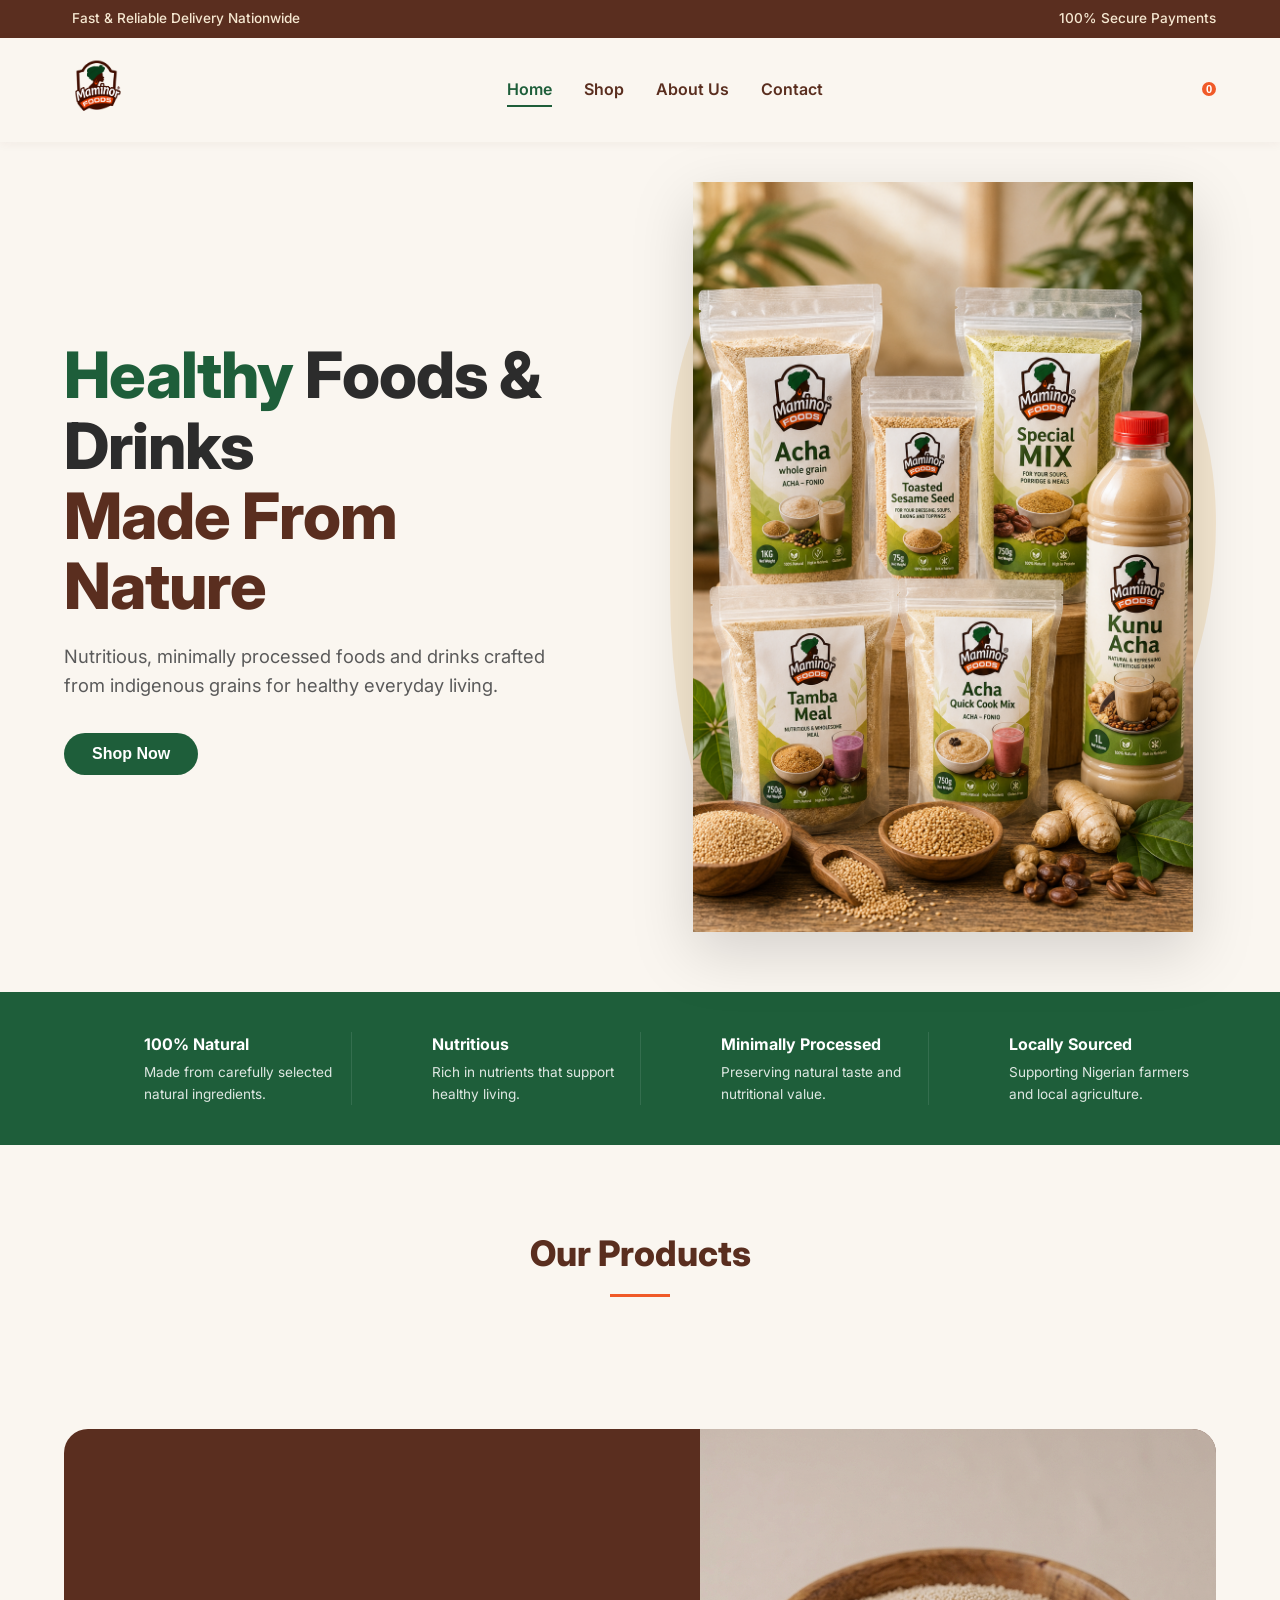
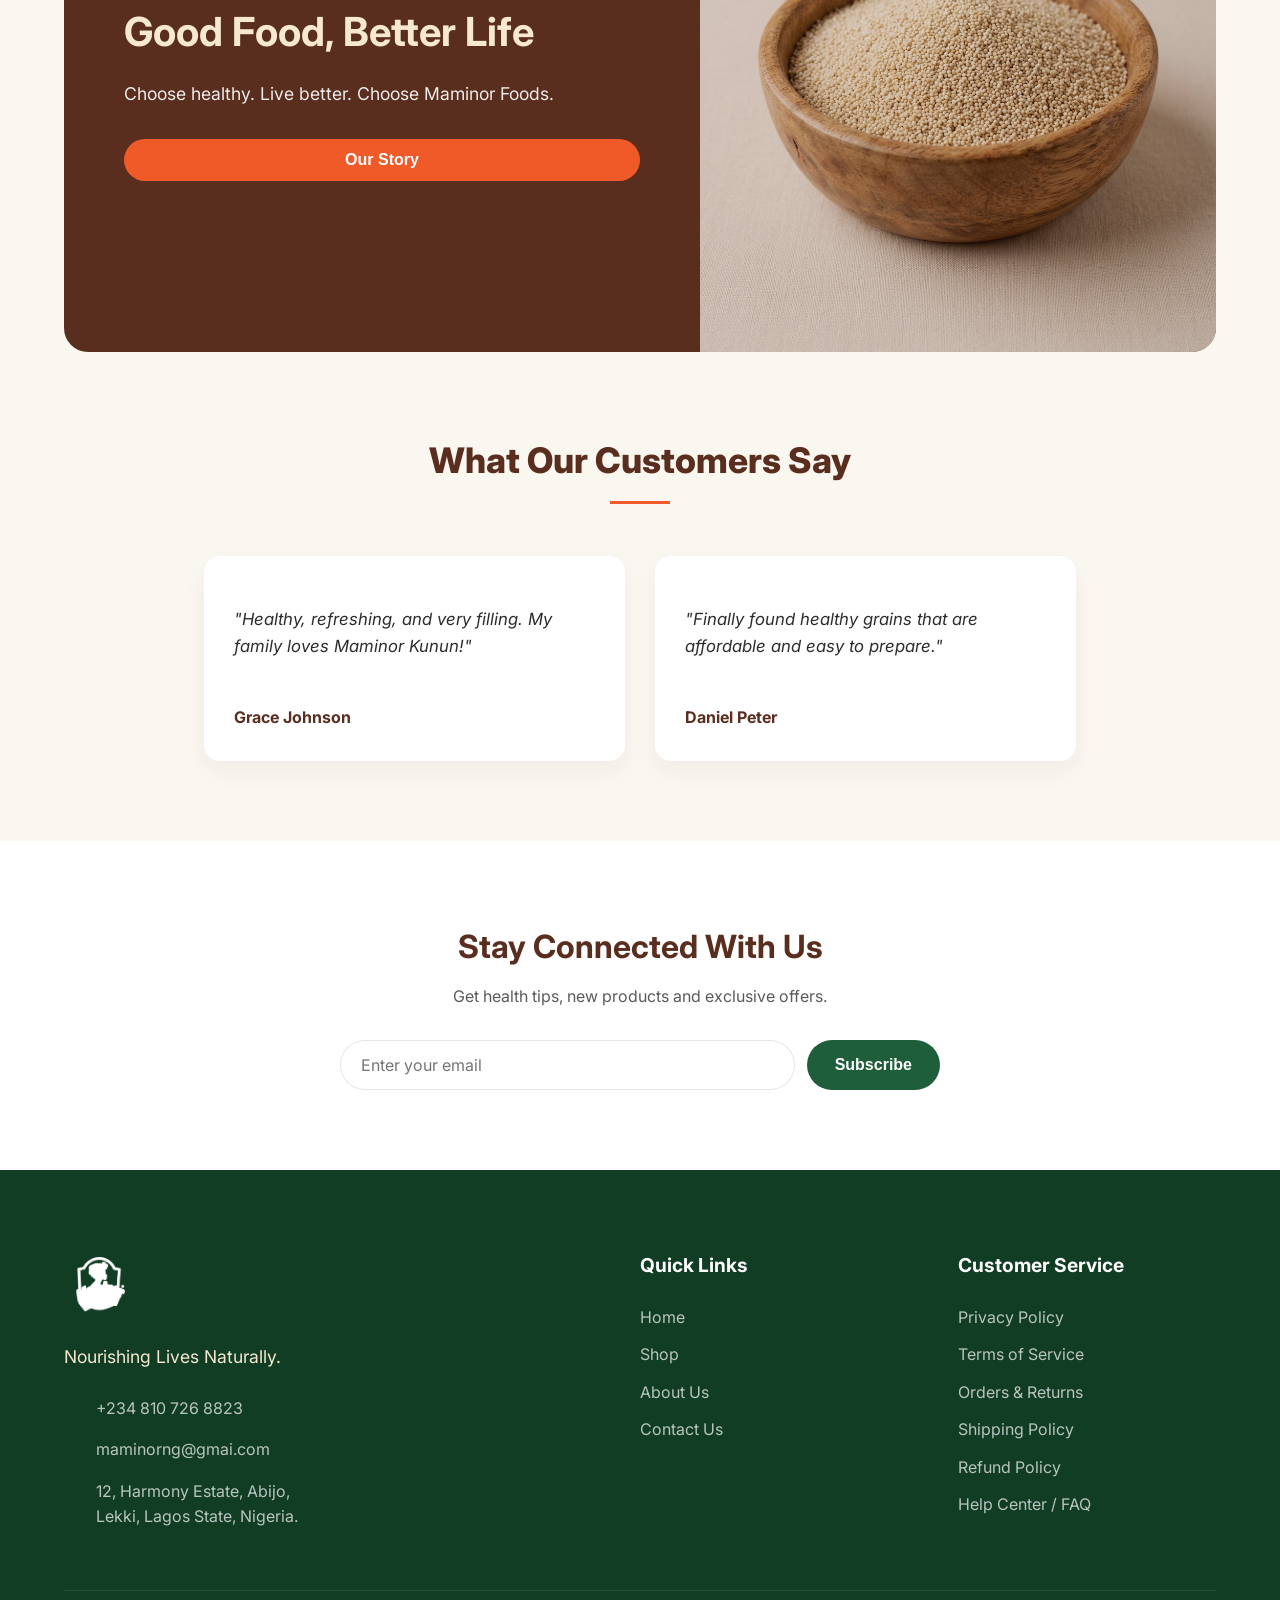
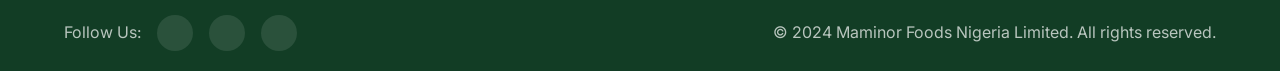
==== index.html @ 001abac3 "update: use group product image for hero section" ====
<!DOCTYPE html>
<html lang="en">
<head>
    <meta charset="UTF-8">
    <meta name="viewport" content="width=device-width, initial-scale=1.0">
    <title>Maminor Foods NG | Healthy Foods Made from Nature</title>
    <!-- Favicon and SEO Icons -->
    <link rel="icon" type="image/svg+xml" href="./public/MAMINOR%20LOGO%20ICON.svg">
    <meta name="description" content="Nutritious foods and drinks crafted from indigenous grains for healthy everyday living.">
    <link rel="stylesheet" href="index.css">
    
    <!-- Google Fonts: Inter -->
    <link rel="preconnect" href="https://fonts.googleapis.com">
    <link rel="preconnect" href="https://fonts.gstatic.com" crossorigin>
    <link href="https://fonts.googleapis.com/css2?family=Inter:wght@300;400;500;600;700;800&display=swap" rel="stylesheet">
    
    <!-- Lucide Icons -->
    <script src="https://unpkg.com/lucide@latest"></script>
</head>
<body>
    <!-- Top Announcement Bar -->
    <div class="top-bar">
        <div class="top-bar-content">
            <span><i data-lucide="truck" size="16"></i> Fast & Reliable Delivery Nationwide</span>
            <span><i data-lucide="shield-check" size="16"></i> 100% Secure Payments</span>
        </div>
    </div>

    <header class="navbar">
        <div class="nav-container">
            <a href="#" class="logo">
                <img src="./public/MAMINOR%20LOGO%20ICON.svg" alt="Maminor Foods Logo">
            </a>
            <nav class="nav-links">
                <a href="index.html" class="active">Home</a>
                <a href="shop.html">Shop</a>
                <a href="about.html">About Us</a>
                <a href="contact.html">Contact</a>
            </nav>
            <div class="nav-actions">
                
                <button class="icon-btn cart-btn" aria-label="Cart">
                    <i data-lucide="shopping-cart"></i>
                    <span class="cart-badge" id="cart-badge">0</span>
                </button>
            </div>
            <button class="mobile-menu-btn" aria-label="Menu"><i data-lucide="menu"></i></button>
        </div>
    </header>

    <main>
        <!-- Hero Section -->
        <section class="hero">
            <div class="hero-content">
                <h1>
                    <span class="text-green">Healthy</span> Foods & Drinks<br>
                    <span class="text-brown">Made From Nature</span>
                </h1>
                <p>Nutritious, minimally processed foods and drinks crafted from indigenous grains for healthy everyday living.</p>
                <div class="hero-buttons">
                    <button class="btn btn-primary" onclick="document.querySelector('.products-section').scrollIntoView({behavior: 'smooth'})">Shop Now</button>
                </div>
            </div>
            <div class="hero-image">
                <div class="blob-bg"></div>
                <img src="./public/group%20product%20image.png" alt="Maminor Foods Product Range">
            </div>
        </section>

        <!-- Features Strip -->
        <section class="features-strip">
            <div class="feature-item">
                <div class="feature-icon"><i data-lucide="leaf"></i></div>
                <div class="feature-text">
                    <h3>100% Natural</h3>
                    <p>Made from carefully selected natural ingredients.</p>
                </div>
            </div>
            <div class="feature-item">
                <div class="feature-icon"><i data-lucide="heart"></i></div>
                <div class="feature-text">
                    <h3>Nutritious</h3>
                    <p>Rich in nutrients that support healthy living.</p>
                </div>
            </div>
            <div class="feature-item">
                <div class="feature-icon"><i data-lucide="sprout"></i></div>
                <div class="feature-text">
                    <h3>Minimally Processed</h3>
                    <p>Preserving natural taste and nutritional value.</p>
                </div>
            </div>
            <div class="feature-item">
                <div class="feature-icon"><i data-lucide="map-pin"></i></div>
                <div class="feature-text">
                    <h3>Locally Sourced</h3>
                    <p>Supporting Nigerian farmers and local agriculture.</p>
                </div>
            </div>
        </section>

        <!-- Products Section -->
        <section class="products-section">
            <div class="section-header">
                <h2>Our Products</h2>
                <div class="divider"></div>
            </div>
            <!-- Populated by JS -->
            <div class="product-grid" id="product-grid"></div>
        </section>

        <!-- Testimonial / Story Section (Rich Brand Colors) -->
        <section class="story-section">
            <div class="story-container">
                <div class="story-content">
                    <h2>Good Food, Better Life</h2>
                    <p>Choose healthy. Live better. Choose Maminor Foods.</p>
                    <button class="btn btn-orange">Our Story</button>
                </div>
                <div class="story-graphic">
                    <img src="./public/bowl_acha_grains_1785239686726.png" alt="Grains Bowl">
                </div>
            </div>
        </section>

        <!-- Testimonials -->
        <section class="testimonials-section">
            <div class="section-header">
                <h2>What Our Customers Say</h2>
                <div class="divider"></div>
            </div>
            <div class="testimonial-grid">
                <div class="testimonial-card">
                    <i data-lucide="quote" class="quote-icon"></i>
                    <p>"Healthy, refreshing, and very filling. My family loves Maminor Kunun!"</p>
                    <div class="stars">
                        <i data-lucide="star" fill="currentColor"></i>
                        <i data-lucide="star" fill="currentColor"></i>
                        <i data-lucide="star" fill="currentColor"></i>
                        <i data-lucide="star" fill="currentColor"></i>
                        <i data-lucide="star" fill="currentColor"></i>
                    </div>
                    <h4>Grace Johnson</h4>
                </div>
                <div class="testimonial-card">
                    <i data-lucide="quote" class="quote-icon"></i>
                    <p>"Finally found healthy grains that are affordable and easy to prepare."</p>
                    <div class="stars">
                        <i data-lucide="star" fill="currentColor"></i>
                        <i data-lucide="star" fill="currentColor"></i>
                        <i data-lucide="star" fill="currentColor"></i>
                        <i data-lucide="star" fill="currentColor"></i>
                        <i data-lucide="star" fill="currentColor"></i>
                    </div>
                    <h4>Daniel Peter</h4>
                </div>
            </div>
        </section>

        <!-- Newsletter Section -->
        <section class="newsletter-section">
            <div class="newsletter-content">
                <h2>Stay Connected With Us</h2>
                <p>Get health tips, new products and exclusive offers.</p>
                <form class="newsletter-form" onsubmit="event.preventDefault(); alert('Subscribed!');">
                    <input type="email" placeholder="Enter your email" required>
                    <button type="submit" class="btn btn-primary">Subscribe</button>
                </form>
            </div>
        </section>
    </main>

    <!-- Footer -->
    <footer class="main-footer">
        <div class="footer-container">
            <div class="footer-brand">
                <img src="./public/MAMINOR%20LOGO%20ICON.svg" alt="Maminor Foods Logo" class="footer-logo">
                <p class="brand-tagline">Nourishing Lives Naturally.</p>
                <div class="contact-info">
                    <div class="contact-item">
                        <i data-lucide="phone"></i>
                        <span>+234 810 726 8823</span>
                    </div>
                    <div class="contact-item">
                        <i data-lucide="mail"></i>
                        <span>maminorng@gmai.com</span>
                    </div>
                    <div class="contact-item">
                        <i data-lucide="map-pin"></i>
                        <span>12, Harmony Estate, Abijo,<br>Lekki, Lagos State, Nigeria.</span>
                    </div>
                </div>
            </div>
            
            <div class="footer-links">
                <h3>Quick Links</h3>
                <ul>
                    <li><a href="index.html">Home</a></li>
                    <li><a href="shop.html">Shop</a></li>
                    <li><a href="about.html">About Us</a></li>
                    <li><a href="contact.html">Contact Us</a></li>
                </ul>
            </div>
            
            <div class="footer-links">
                <h3>Customer Service</h3>
                <ul>
                    <li><a href="privacy.html">Privacy Policy</a></li>
                    <li><a href="terms.html">Terms of Service</a></li>
                    <li><a href="returns.html">Orders & Returns</a></li>
                    <li><a href="shipping.html">Shipping Policy</a></li>
                    <li><a href="returns.html">Refund Policy</a></li>
                    <li><a href="faq.html">Help Center / FAQ</a></li>
                </ul>
            </div>
        </div>
        <div class="footer-bottom">
            <div class="social-links">
                <span>Follow Us:</span>
                <a href="#" class="social-icon"><i data-lucide="facebook"></i></a>
                <a href="#" class="social-icon"><i data-lucide="instagram"></i></a>
                <a href="#" class="social-icon"><i data-lucide="twitter"></i></a>
            </div>
            <p class="copyright">&copy; 2024 Maminor Foods Nigeria Limited. All rights reserved.</p>
        </div>
    </footer>

    <!-- Modals -->
    
    <!-- Product Details Modal -->
    <div class="modal-overlay" id="product-modal">
        <div class="modal-content product-modal-content">
            <button class="close-modal"><i data-lucide="x"></i></button>
            <div class="product-modal-grid">
                <div class="modal-image-container">
                    <img id="modal-img" src="" alt="Product Image">
                </div>
                <div class="modal-details">
                    <h2 id="modal-title">Product Name</h2>
                    <p class="modal-price" id="modal-price">₦0</p>
                    <p class="modal-description" id="modal-desc">Description here.</p>
                    
                    <div class="size-selector">
                        <span>Size:</span>
                        <div class="size-options" id="modal-sizes">
                            <!-- Populated by JS -->
                        </div>
                    </div>
                    <div class="quantity-selector">
                        <span>Quantity:</span>
                        <div class="qty-controls">
                            <button onclick="updateQuantity(-1)"><i data-lucide="minus" size="16"></i></button>
                            <span id="modal-qty">1</span>
                            <button onclick="updateQuantity(1)"><i data-lucide="plus" size="16"></i></button>
                        </div>
                    </div>
                    
                    <button class="btn btn-primary block-btn" onclick="addToCart()">Add to Cart</button>
                </div>
            </div>
        </div>
    </div>

    <!-- Checkout Modal -->
    <div class="modal-overlay" id="checkout-modal">
        <div class="modal-content checkout-modal-content">
            <button class="close-modal"><i data-lucide="x"></i></button>
            <h2>Checkout</h2>
            <div class="checkout-grid">
                <!-- Order Summary -->
                <div class="checkout-summary">
                    <h3>Order Summary</h3>
                    <div class="order-items" id="order-items">
                        <!-- Populated by JS -->
                    </div>
                    <div class="order-totals">
                        <div class="total-row">
                            <span>Subtotal</span>
                            <span id="checkout-subtotal">₦0</span>
                        </div>
                        <div class="total-row">
                            <span>Delivery Fee</span>
                            <span>₦800</span>
                        </div>
                        <div class="total-row grand-total">
                            <span>Total</span>
                            <span id="checkout-total">₦0</span>
                        </div>
                    </div>
                </div>

                <!-- Checkout Form -->
                <div class="checkout-form-container">
                    <h3>Delivery Details (Guest Checkout)</h3>
                    <form id="checkout-form" onsubmit="placeOrder(event)">
                        <div class="form-group">
                            <label>Full Name</label>
                            <input type="text" id="order-name" required placeholder="John Doe">
                        </div>
                        <div class="form-group">
                            <label>Phone Number</label>
                            <input type="tel" id="order-phone" required placeholder="09012345678">
                        </div>
                        <div class="form-group">
                            <label>Delivery Address</label>
                            <textarea id="order-address" required placeholder="123 Harmony Estate, Lagos..." rows="3"></textarea>
                        </div>
                        
                        <h3>Payment Method</h3>
                        <div class="payment-methods">
                            <label class="payment-option">
                                <input type="radio" name="payment" value="Pay on Delivery" checked>
                                <span><i data-lucide="truck"></i> Pay on Delivery</span>
                            </label>
                            <label class="payment-option">
                                <input type="radio" name="payment" value="Bank Transfer">
                                <span><i data-lucide="building"></i> Bank Transfer</span>
                            </label>
                        </div>
                        
                        <button type="submit" class="btn btn-green block-btn mt-4" id="place-order-btn">Place Order (via WhatsApp)</button>
                        <p class="secure-note"><i data-lucide="lock" size="14"></i> Your data is processed securely.</p>
                    </form>
                </div>
            </div>
        </div>
    </div>

    <script src="main.js"></script>
</body>
</html>
---- index.css ----
:root {
    --color-brown: #5A2E1F;
    --color-brown-light: #7A422D;
    --color-green: #1E5E3A;
    --color-green-dark: #123D25;
    --color-orange: #F05A28;
    --color-orange-dark: #D44416;
    --color-beige: #F6E8D1;
    --color-beige-light: #FAF6F0;
    --color-white: #FFFFFF;
    --color-text: #2C2C2C;
    --color-text-light: #5A5A5A;
    
    --font-primary: 'Inter', sans-serif;
    --radius-sm: 8px;
    --radius-md: 16px;
    --radius-lg: 24px;
}

* { margin: 0; padding: 0; box-sizing: border-box; }
body { font-family: var(--font-primary); background-color: var(--color-beige-light); color: var(--color-text); line-height: 1.6; -webkit-font-smoothing: antialiased; }
.text-green { color: var(--color-green); }
.text-brown { color: var(--color-brown); }

/* Buttons */
.btn { display: inline-flex; align-items: center; justify-content: center; padding: 12px 28px; border-radius: 50px; font-weight: 600; font-size: 1rem; cursor: pointer; transition: all 0.3s; border: none; text-decoration: none; }
.btn:active { transform: scale(0.98); }
.btn-primary { background-color: var(--color-green); color: var(--color-white); }
.btn-primary:hover { background-color: var(--color-green-dark); box-shadow: 0 4px 15px rgba(30, 94, 58, 0.25); }
.btn-orange { background-color: var(--color-orange); color: var(--color-white); }
.btn-orange:hover { background-color: var(--color-orange-dark); box-shadow: 0 4px 15px rgba(240, 90, 40, 0.25); }
.btn-green { background-color: var(--color-green-dark); color: var(--color-white); }
.btn-green:hover { background-color: var(--color-green); }
.btn-sm { padding: 10px 20px; font-size: 0.9rem; }
.block-btn { width: 100%; margin-top: 10px; }
.mt-4 { margin-top: 24px; }

/* Top Bar */
.top-bar { background-color: var(--color-brown); color: var(--color-beige); padding: 8px 5%; font-size: 0.85rem; font-weight: 500; }
.top-bar-content { max-width: 1280px; margin: 0 auto; display: flex; justify-content: space-between; align-items: center; }
.top-bar-content span { display: flex; align-items: center; gap: 8px; }

/* Navbar */
.navbar { padding: 16px 5%; position: sticky; top: 0; background-color: rgba(250, 246, 240, 0.98); backdrop-filter: blur(12px); z-index: 1000; box-shadow: 0 2px 10px rgba(90, 46, 31, 0.05); }
.nav-container { max-width: 1280px; margin: 0 auto; display: flex; justify-content: space-between; align-items: center; }
.logo img { height: 65px; width: auto; transition: transform 0.3s; }
.logo:hover img { transform: scale(1.02); }
.nav-links { display: flex; gap: 32px; }
.nav-links a { text-decoration: none; color: var(--color-brown); font-weight: 600; font-size: 1rem; position: relative; }
.nav-links a::after { content: ''; position: absolute; width: 0; height: 2px; bottom: -4px; left: 0; background-color: var(--color-green); transition: width 0.3s; }
.nav-links a:hover::after, .nav-links a.active::after { width: 100%; }
.nav-links a:hover, .nav-links a.active { color: var(--color-green); }
.nav-actions { display: flex; align-items: center; gap: 16px; }
.icon-btn { background: none; border: none; cursor: pointer; color: var(--color-brown); display: flex; align-items: center; justify-content: center; transition: color 0.3s, transform 0.3s; padding: 8px; position: relative; }
.icon-btn:hover { color: var(--color-green); transform: translateY(-2px); }
.cart-badge { position: absolute; top: -2px; right: -2px; background-color: var(--color-orange); color: white; font-size: 0.7rem; font-weight: 700; width: 18px; height: 18px; border-radius: 50%; display: flex; align-items: center; justify-content: center; border: 2px solid var(--color-beige-light); }
.mobile-menu-btn { display: none; background: none; border: none; cursor: pointer; color: var(--color-brown); }

/* Hero Section */
.hero { max-width: 1280px; margin: 40px auto 60px; padding: 0 5%; display: flex; align-items: center; justify-content: space-between; gap: 60px; }
.hero-content { flex: 1; max-width: 580px; }
.hero h1 { font-size: 4rem; line-height: 1.1; margin-bottom: 20px; font-weight: 800; letter-spacing: -1px; }
.hero p { font-size: 1.15rem; color: var(--color-text-light); margin-bottom: 32px; max-width: 90%; }
.hero-image { flex: 1; position: relative; display: flex; justify-content: center; align-items: center; }
.blob-bg { position: absolute; width: 100%; height: 100%; background-color: var(--color-beige); border-radius: 40% 60% 70% 30% / 40% 50% 60% 50%; z-index: -1; animation: blobMorph 10s ease-in-out infinite; }
@keyframes blobMorph { 0%, 100% { border-radius: 40% 60% 70% 30% / 40% 50% 60% 50%; } 34% { border-radius: 70% 30% 50% 50% / 30% 30% 70% 70%; } 67% { border-radius: 100% 60% 60% 100% / 100% 100% 60% 60%; } }
.hero-image img { width: 100%; max-width: 500px; filter: drop-shadow(0 20px 30px rgba(0,0,0,0.15)); }

/* Features */
.features-strip { background-color: var(--color-green); color: var(--color-white); display: flex; justify-content: space-between; padding: 40px 5%; margin: 40px 0; }
.feature-item { display: flex; align-items: center; gap: 16px; flex: 1; padding: 0 16px; border-right: 1px solid rgba(255, 255, 255, 0.1); }
.feature-item:last-child { border-right: none; }
.feature-icon { color: var(--color-beige); width: 48px; height: 48px; display: flex; align-items: center; justify-content: center; flex-shrink: 0; }
.feature-text h3 { font-size: 1rem; margin-bottom: 4px; font-weight: 700; }
.feature-text p { font-size: 0.85rem; opacity: 0.85; }

/* Products Section */
.products-section { max-width: 1280px; margin: 80px auto; padding: 0 5%; }
.section-header { display: flex; flex-direction: column; align-items: center; margin-bottom: 40px; }
.section-header h2 { color: var(--color-brown); font-size: 2.2rem; font-weight: 800; }
.divider { width: 60px; height: 3px; background-color: var(--color-orange); margin: 12px 0; }
.product-grid { display: grid; grid-template-columns: repeat(4, 1fr); gap: 24px; }
.product-card { background-color: var(--color-beige); border-radius: var(--radius-md); padding: 16px; display: flex; flex-direction: column; transition: all 0.3s; border: 1px solid rgba(90, 46, 31, 0.05); }
.product-card:hover { transform: translateY(-5px); box-shadow: 0 15px 30px rgba(90, 46, 31, 0.08); }
.product-image { background-color: var(--color-white); border-radius: var(--radius-sm); padding: 20px; margin-bottom: 16px; height: 200px; display: flex; align-items: center; justify-content: center; }
.product-image img { max-width: 100%; max-height: 100%; object-fit: contain; }
.product-info { text-align: center; display: flex; flex-direction: column; flex-grow: 1; }
.product-card h3 { color: var(--color-brown); font-size: 1.1rem; font-weight: 700; margin-bottom: 4px; }
.product-category { color: var(--color-text-light); font-size: 0.85rem; margin-bottom: 8px; }
.product-price { font-weight: 700; color: var(--color-green); font-size: 1.15rem; margin-bottom: 12px; }

/* Modals */
.modal-overlay { position: fixed; top: 0; left: 0; width: 100%; height: 100%; background: rgba(0,0,0,0.6); backdrop-filter: blur(4px); z-index: 2000; display: flex; align-items: center; justify-content: center; opacity: 0; pointer-events: none; transition: opacity 0.3s; }
.modal-overlay.active { opacity: 1; pointer-events: all; }
.modal-content { background: var(--color-white); border-radius: var(--radius-lg); width: 90%; max-height: 90vh; overflow-y: auto; position: relative; transform: scale(0.95); transition: transform 0.3s; padding: 40px; }
.modal-overlay.active .modal-content { transform: scale(1); }
.close-modal { position: absolute; top: 20px; right: 20px; background: var(--color-beige-light); border: none; width: 40px; height: 40px; border-radius: 50%; cursor: pointer; display: flex; align-items: center; justify-content: center; color: var(--color-text); transition: background 0.3s; }
.close-modal:hover { background: var(--color-beige); color: var(--color-orange); }

/* Product Modal */
.product-modal-content { max-width: 800px; }
.product-modal-grid { display: grid; grid-template-columns: 1fr 1fr; gap: 40px; align-items: center; }
.modal-image-container { background: var(--color-beige-light); border-radius: var(--radius-md); padding: 40px; display: flex; justify-content: center; }
.modal-image-container img { max-width: 100%; max-height: 300px; object-fit: contain; }
.modal-details h2 { font-size: 2rem; color: var(--color-brown); margin-bottom: 12px; }
.modal-price { font-size: 1.5rem; font-weight: 700; color: var(--color-green); margin-bottom: 20px; }
.modal-description { color: var(--color-text-light); margin-bottom: 30px; }
.quantity-selector { display: flex; align-items: center; gap: 16px; margin-bottom: 24px; }
.qty-controls { display: flex; align-items: center; background: var(--color-beige-light); border-radius: 50px; padding: 4px; }
.qty-controls button { background: none; border: none; width: 32px; height: 32px; border-radius: 50%; cursor: pointer; display: flex; align-items: center; justify-content: center; color: var(--color-brown); }
.qty-controls button:hover { background: var(--color-beige); }
.qty-controls span { padding: 0 16px; font-weight: 600; }

/* Checkout Modal */
.checkout-modal-content { max-width: 1000px; }
.checkout-modal-content h2 { color: var(--color-brown); margin-bottom: 30px; font-size: 2rem; text-align: center; }
.checkout-grid { display: grid; grid-template-columns: 1fr 1.2fr; gap: 40px; }
.checkout-summary { background: var(--color-beige-light); border-radius: var(--radius-md); padding: 30px; }
.checkout-summary h3 { margin-bottom: 20px; color: var(--color-green); font-size: 1.2rem; }
.order-items { border-bottom: 1px solid rgba(0,0,0,0.1); margin-bottom: 20px; padding-bottom: 10px; }
.checkout-item { display: flex; justify-content: space-between; align-items: center; margin-bottom: 16px; }
.checkout-item h4 { font-size: 0.95rem; color: var(--color-text); }
.checkout-item p { font-size: 0.85rem; color: var(--color-text-light); }
.checkout-item span { font-weight: 600; color: var(--color-brown); }
.total-row { display: flex; justify-content: space-between; margin-bottom: 12px; color: var(--color-text-light); }
.grand-total { font-weight: 800; font-size: 1.2rem; color: var(--color-green); border-top: 1px solid rgba(0,0,0,0.1); padding-top: 12px; margin-top: 12px; }

.checkout-form-container h3 { margin-bottom: 20px; color: var(--color-green); font-size: 1.2rem; }
.form-group { margin-bottom: 16px; }
.form-group label { display: block; font-size: 0.9rem; margin-bottom: 8px; font-weight: 500; color: var(--color-brown); }
.form-group input, .form-group textarea { width: 100%; padding: 12px 16px; border: 1px solid rgba(0,0,0,0.1); border-radius: var(--radius-sm); font-family: inherit; font-size: 0.95rem; }
.form-group input:focus, .form-group textarea:focus { outline: none; border-color: var(--color-green); }
.payment-methods { display: flex; flex-direction: column; gap: 12px; }
.payment-option { display: flex; align-items: center; gap: 12px; padding: 16px; border: 1px solid rgba(0,0,0,0.1); border-radius: var(--radius-sm); cursor: pointer; transition: all 0.2s; }
.payment-option:has(input:checked) { border-color: var(--color-green); background: rgba(30, 94, 58, 0.05); }
.payment-option span { display: flex; align-items: center; gap: 8px; font-weight: 500; }
.secure-note { text-align: center; font-size: 0.8rem; color: var(--color-text-light); margin-top: 12px; display: flex; justify-content: center; align-items: center; gap: 6px; }

/* Sections from before */
.story-section { max-width: 1280px; margin: 80px auto; padding: 0 5%; }
.story-container { background-color: var(--color-brown); border-radius: var(--radius-lg); display: flex; align-items: stretch; overflow: hidden; position: relative; }
.story-content { flex: 1; padding: 60px; color: var(--color-white); display: flex; flex-direction: column; justify-content: center; }
.story-content h2 { font-size: 2.5rem; margin-bottom: 16px; color: var(--color-beige); }
.story-content p { font-size: 1.1rem; opacity: 0.9; margin-bottom: 30px; }
.story-graphic { flex: 1; position: relative; background: linear-gradient(90deg, var(--color-brown) 0%, transparent 100%); }
.story-graphic img { width: 100%; height: 100%; object-fit: cover; opacity: 0.8; }

.testimonials-section { max-width: 1000px; margin: 80px auto; padding: 0 5%; }
.testimonial-grid { display: grid; grid-template-columns: repeat(2, 1fr); gap: 30px; margin-top: 40px; }
.testimonial-card { background-color: var(--color-white); padding: 30px; border-radius: var(--radius-md); box-shadow: 0 10px 25px rgba(90, 46, 31, 0.05); position: relative; }
.quote-icon { color: var(--color-green); opacity: 0.2; position: absolute; top: 20px; left: 20px; width: 40px; height: 40px; }
.testimonial-card p { font-size: 1.05rem; margin: 20px 0; font-style: italic; z-index: 1; position: relative; }
.stars { color: #FBBF24; display: flex; gap: 4px; margin-bottom: 10px; }
.stars i { width: 16px; height: 16px; }
.testimonial-card h4 { color: var(--color-brown); font-size: 1rem; }

.newsletter-section { background-color: var(--color-white); padding: 80px 5%; text-align: center; }
.newsletter-content { max-width: 600px; margin: 0 auto; }
.newsletter-content h2 { color: var(--color-brown); font-size: 2rem; margin-bottom: 12px; }
.newsletter-content p { color: var(--color-text-light); margin-bottom: 30px; }
.newsletter-form { display: flex; gap: 12px; }
.newsletter-form input { flex: 1; padding: 14px 20px; border: 1px solid rgba(0,0,0,0.1); border-radius: 50px; font-family: inherit; font-size: 1rem; outline: none; }
.newsletter-form input:focus { border-color: var(--color-green); }

.main-footer { background-color: var(--color-green-dark); color: rgba(255, 255, 255, 0.7); padding: 80px 5% 20px; }
.footer-container { max-width: 1280px; margin: 0 auto; display: grid; grid-template-columns: 2fr 1fr 1fr; gap: 60px; margin-bottom: 60px; }
.footer-logo { height: 70px; filter: brightness(0) invert(1); margin-bottom: 16px; }
.brand-tagline { font-size: 1.1rem; color: var(--color-beige); margin-bottom: 24px; }
.contact-info { display: flex; flex-direction: column; gap: 16px; }
.contact-item { display: flex; align-items: flex-start; gap: 12px; }
.contact-item i { color: var(--color-orange); width: 20px; height: 20px; }
.footer-links h3 { color: var(--color-white); font-size: 1.2rem; margin-bottom: 24px; }
.footer-links ul { list-style: none; display: flex; flex-direction: column; gap: 12px; }
.footer-links a { color: rgba(255, 255, 255, 0.7); text-decoration: none; }
.footer-links a:hover { color: var(--color-orange); }
.footer-bottom { max-width: 1280px; margin: 0 auto; padding-top: 24px; border-top: 1px solid rgba(255, 255, 255, 0.1); display: flex; justify-content: space-between; align-items: center; }
.social-links { display: flex; align-items: center; gap: 16px; }
.social-icon { color: var(--color-beige); background-color: rgba(255, 255, 255, 0.1); width: 36px; height: 36px; display: flex; align-items: center; justify-content: center; border-radius: 50%; }
.social-icon:hover { background-color: var(--color-orange); color: var(--color-white); }

/* Responsive */
@media (max-width: 1024px) {
    .product-grid { grid-template-columns: repeat(2, 1fr); }
    .footer-container { grid-template-columns: 1fr 1fr; }
    .checkout-grid { grid-template-columns: 1fr; }
}

@media (max-width: 768px) {
    .top-bar-content { flex-direction: column; gap: 4px; text-align: center; }
    .nav-links { display: flex; flex-direction: column; position: absolute; top: 100%; left: 0; width: 100%; background-color: var(--color-beige-light); padding: 0; max-height: 0; overflow: hidden; transition: all 0.3s ease; box-shadow: 0 10px 20px rgba(0,0,0,0.1); }
    .nav-links.active { max-height: 400px; padding: 20px 5%; border-top: 1px solid rgba(0,0,0,0.05); }
    .nav-links a { padding: 12px 0; border-bottom: 1px solid rgba(0,0,0,0.05); }
    .nav-links a:last-child { border-bottom: none; }
    .mobile-menu-btn { display: block; }
    .hero { flex-direction: column; text-align: left; margin: 20px auto 40px; gap: 0; align-items: flex-start; }
    .hero h1 { font-size: 2.6rem; margin-bottom: 12px; }
    .hero p { margin: 0 0 24px 0; text-align: left; font-size: 1.05rem; }
    .hero-content { order: 1; z-index: 2; position: relative; }
    .hero-buttons { justify-content: flex-start; }
    .hero-image { order: 2; margin-top: -60px; align-self: flex-end; width: 90%; display: flex; justify-content: flex-end; z-index: 1; }
    .blob-bg { border-radius: 50%; transform: scale(1.2) translate(10%, -10%); }
    .story-container { flex-direction: column; }
    .testimonial-grid { grid-template-columns: 1fr; }
    .newsletter-form { flex-direction: column; }
    .footer-container { grid-template-columns: 1fr; gap: 40px; }
    .footer-bottom { flex-direction: column; gap: 20px; text-align: center; }
    
    .product-modal-grid { grid-template-columns: 1fr; gap: 20px; }
    .modal-content { padding: 24px; }
}

@media (max-width: 480px) {
    .product-grid { grid-template-columns: 1fr; }
    .feature-item { flex: 1 1 100%; border-right: none; margin-bottom: 16px; }
    .features-strip { flex-direction: column; }
}

/* Pages */
.page-header { background-color: var(--color-green); color: var(--color-beige); padding: 80px 5%; text-align: center; }
.page-header h1 { font-size: 3rem; margin-bottom: 16px; color: var(--color-white); }
.page-header p { font-size: 1.1rem; opacity: 0.9; max-width: 600px; margin: 0 auto; }

/* Contact Page */
.contact-section { max-width: 1280px; margin: 80px auto; padding: 0 5%; display: grid; grid-template-columns: 1fr 1fr; gap: 60px; }
.contact-form-card { background: var(--color-white); padding: 40px; border-radius: var(--radius-lg); box-shadow: 0 10px 30px rgba(0,0,0,0.05); }
.contact-form-card h2 { color: var(--color-brown); margin-bottom: 24px; font-size: 1.8rem; }
.contact-info-card { display: flex; flex-direction: column; gap: 30px; }
.contact-detail-box { display: flex; align-items: flex-start; gap: 16px; }
.contact-detail-box i { color: var(--color-orange); width: 24px; height: 24px; flex-shrink: 0; }
.contact-detail-box h4 { color: var(--color-brown); margin-bottom: 4px; }
.social-flex { display: flex; gap: 16px; margin-top: 20px; }
.social-flex .social-icon { background-color: var(--color-green); color: var(--color-white); width: 44px; height: 44px; text-decoration: none;}

/* Distributor Box */
.distributor-box { background: linear-gradient(135deg, var(--color-brown) 0%, var(--color-orange-dark) 100%); color: var(--color-white); padding: 30px; border-radius: var(--radius-md); box-shadow: 0 15px 30px rgba(240, 90, 40, 0.2); position: relative; overflow: hidden; margin-top: 20px;}
.distributor-box::before { content: ''; position: absolute; top: -50px; right: -50px; width: 150px; height: 150px; background: rgba(255,255,255,0.1); border-radius: 50%; }
.distributor-box h3 { font-size: 1.5rem; margin-bottom: 12px; display: flex; align-items: center; gap: 10px; color: var(--color-beige); position: relative; z-index: 1;}
.distributor-box p { margin-bottom: 20px; font-size: 0.95rem; line-height: 1.5; opacity: 0.9; position: relative; z-index: 1;}

/* About Page */
.about-section { max-width: 900px; margin: 80px auto; padding: 0 5%; font-size: 1.1rem; color: var(--color-text); line-height: 1.8; text-align: center; }
.about-section h2 { color: var(--color-brown); font-size: 2.5rem; margin: 40px 0 20px; }
.about-grid { display: grid; grid-template-columns: 1fr 1fr; gap: 40px; margin-top: 60px; text-align: left; }
.about-card { background: var(--color-white); padding: 40px; border-radius: var(--radius-md); box-shadow: 0 10px 20px rgba(0,0,0,0.03); border-top: 4px solid var(--color-orange); }
.about-card h3 { color: var(--color-green); font-size: 1.5rem; margin-bottom: 16px; }

@media (max-width: 768px) {
    .contact-section, .about-grid { grid-template-columns: 1fr; }
}

/* Size Selector */
.size-selector { margin-bottom: 20px; }
.size-selector span { display: block; margin-bottom: 10px; font-weight: 600; color: var(--color-brown); font-size: 0.95rem; }
.size-options { display: flex; gap: 12px; flex-wrap: wrap; }
.size-btn { padding: 8px 20px; border: 2px solid var(--color-green); border-radius: 50px; background: transparent; color: var(--color-green); cursor: pointer; transition: all 0.2s; font-size: 0.9rem; font-weight: 600;}
.size-btn.active { background: var(--color-green); color: var(--color-white); }
.size-btn:hover { background: rgba(30, 94, 58, 0.1); }
.size-btn.active:hover { background: var(--color-green); }
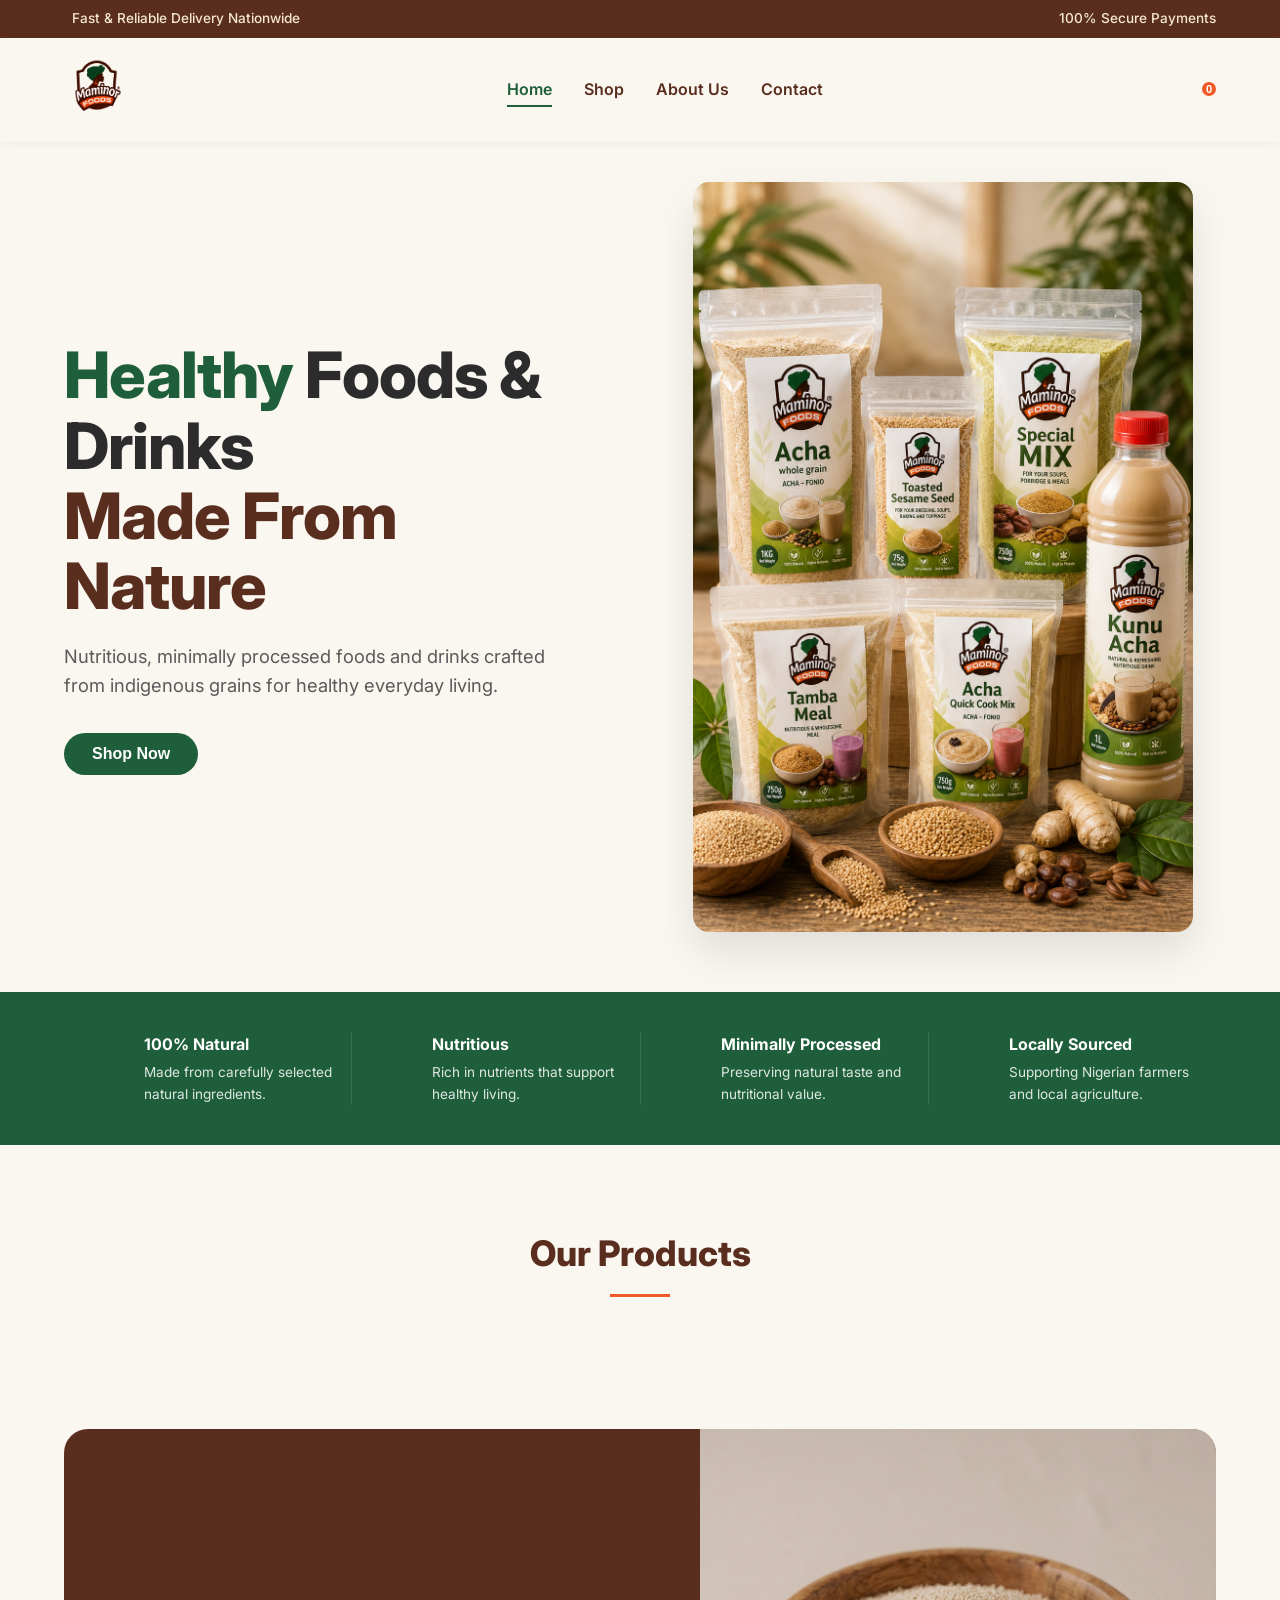
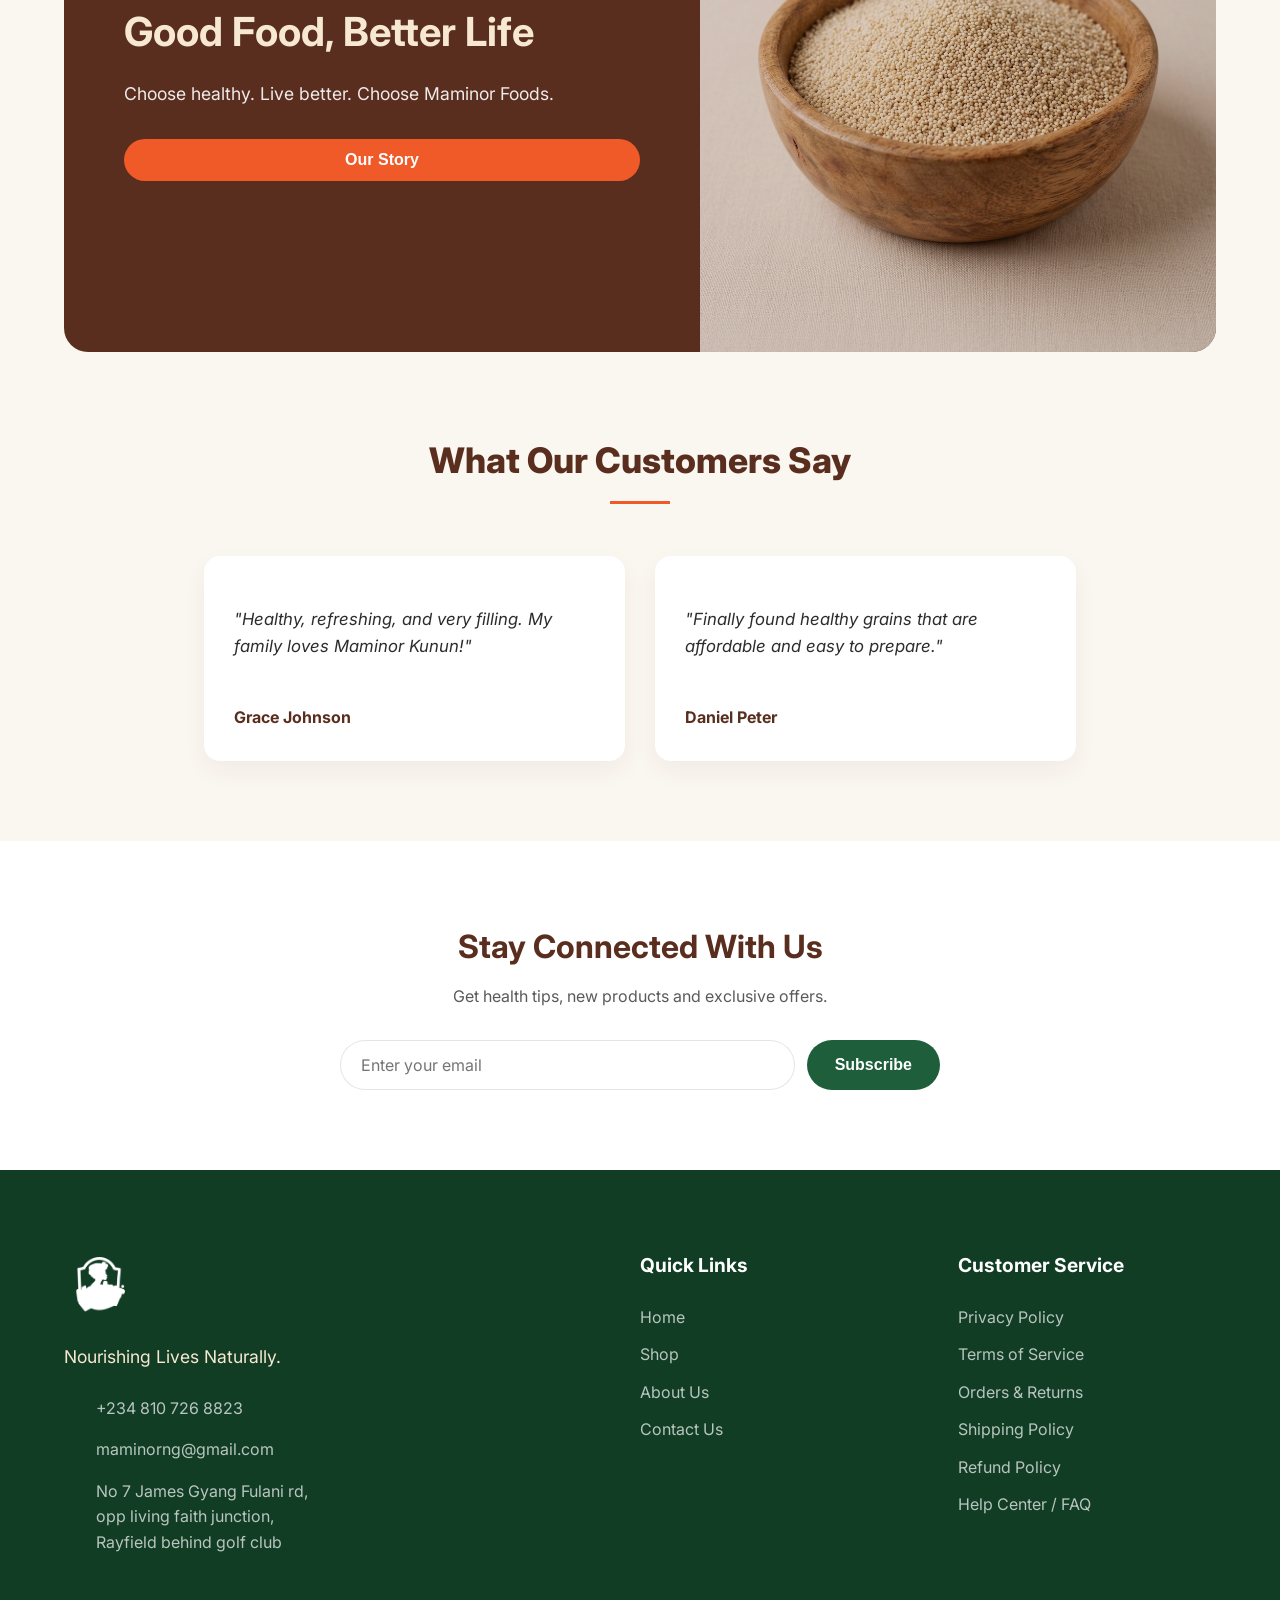
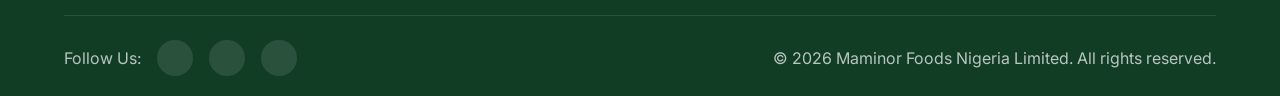
==== commit 7b16ffd0: "fix: update address, email, year, and hero layout" ====
--- a/index.html
+++ b/index.html
@@ -62,7 +62,7 @@
                 </div>
             </div>
             <div class="hero-image">
-                <div class="blob-bg"></div>
+                <div class="blob-bg" style="display:none;"></div>
                 <img src="./public/group%20product%20image.png" alt="Maminor Foods Product Range">
             </div>
         </section>
@@ -183,11 +183,11 @@
                     </div>
                     <div class="contact-item">
                         <i data-lucide="mail"></i>
-                        <span>maminorng@gmai.com</span>
+                        <span>maminorng@gmail.com</span>
                     </div>
                     <div class="contact-item">
                         <i data-lucide="map-pin"></i>
-                        <span>12, Harmony Estate, Abijo,<br>Lekki, Lagos State, Nigeria.</span>
+                        <span>No 7 James Gyang Fulani rd,<br>opp living faith junction,<br>Rayfield behind golf club</span>
                     </div>
                 </div>
             </div>
@@ -221,7 +221,7 @@
                 <a href="#" class="social-icon"><i data-lucide="instagram"></i></a>
                 <a href="#" class="social-icon"><i data-lucide="twitter"></i></a>
             </div>
-            <p class="copyright">&copy; 2024 Maminor Foods Nigeria Limited. All rights reserved.</p>
+            <p class="copyright">&copy; 2026 Maminor Foods Nigeria Limited. All rights reserved.</p>
         </div>
     </footer>
 
--- a/index.css
+++ b/index.css
@@ -64,7 +64,7 @@
 .hero-image { flex: 1; position: relative; display: flex; justify-content: center; align-items: center; }
 .blob-bg { position: absolute; width: 100%; height: 100%; background-color: var(--color-beige); border-radius: 40% 60% 70% 30% / 40% 50% 60% 50%; z-index: -1; animation: blobMorph 10s ease-in-out infinite; }
 @keyframes blobMorph { 0%, 100% { border-radius: 40% 60% 70% 30% / 40% 50% 60% 50%; } 34% { border-radius: 70% 30% 50% 50% / 30% 30% 70% 70%; } 67% { border-radius: 100% 60% 60% 100% / 100% 100% 60% 60%; } }
-.hero-image img { width: 100%; max-width: 500px; filter: drop-shadow(0 20px 30px rgba(0,0,0,0.15)); }
+.hero-image img { width: 100%; max-width: 500px; border-radius: var(--radius-md); box-shadow: 0 20px 40px rgba(0,0,0,0.1); }
 
 /* Features */
 .features-strip { background-color: var(--color-green); color: var(--color-white); display: flex; justify-content: space-between; padding: 40px 5%; margin: 40px 0; }
@@ -197,7 +197,8 @@
     .hero p { margin: 0 0 24px 0; text-align: left; font-size: 1.05rem; }
     .hero-content { order: 1; z-index: 2; position: relative; }
     .hero-buttons { justify-content: flex-start; }
-    .hero-image { order: 2; margin-top: -60px; align-self: flex-end; width: 90%; display: flex; justify-content: flex-end; z-index: 1; }
+    .hero-image { order: 2; margin-top: 20px; align-self: center; width: 100%; display: flex; justify-content: center; z-index: 1; }
+    .hero-image img { border-radius: var(--radius-md); width: 100%; max-width: 400px; object-fit: cover; }
     .blob-bg { border-radius: 50%; transform: scale(1.2) translate(10%, -10%); }
     .story-container { flex-direction: column; }
     .testimonial-grid { grid-template-columns: 1fr; }
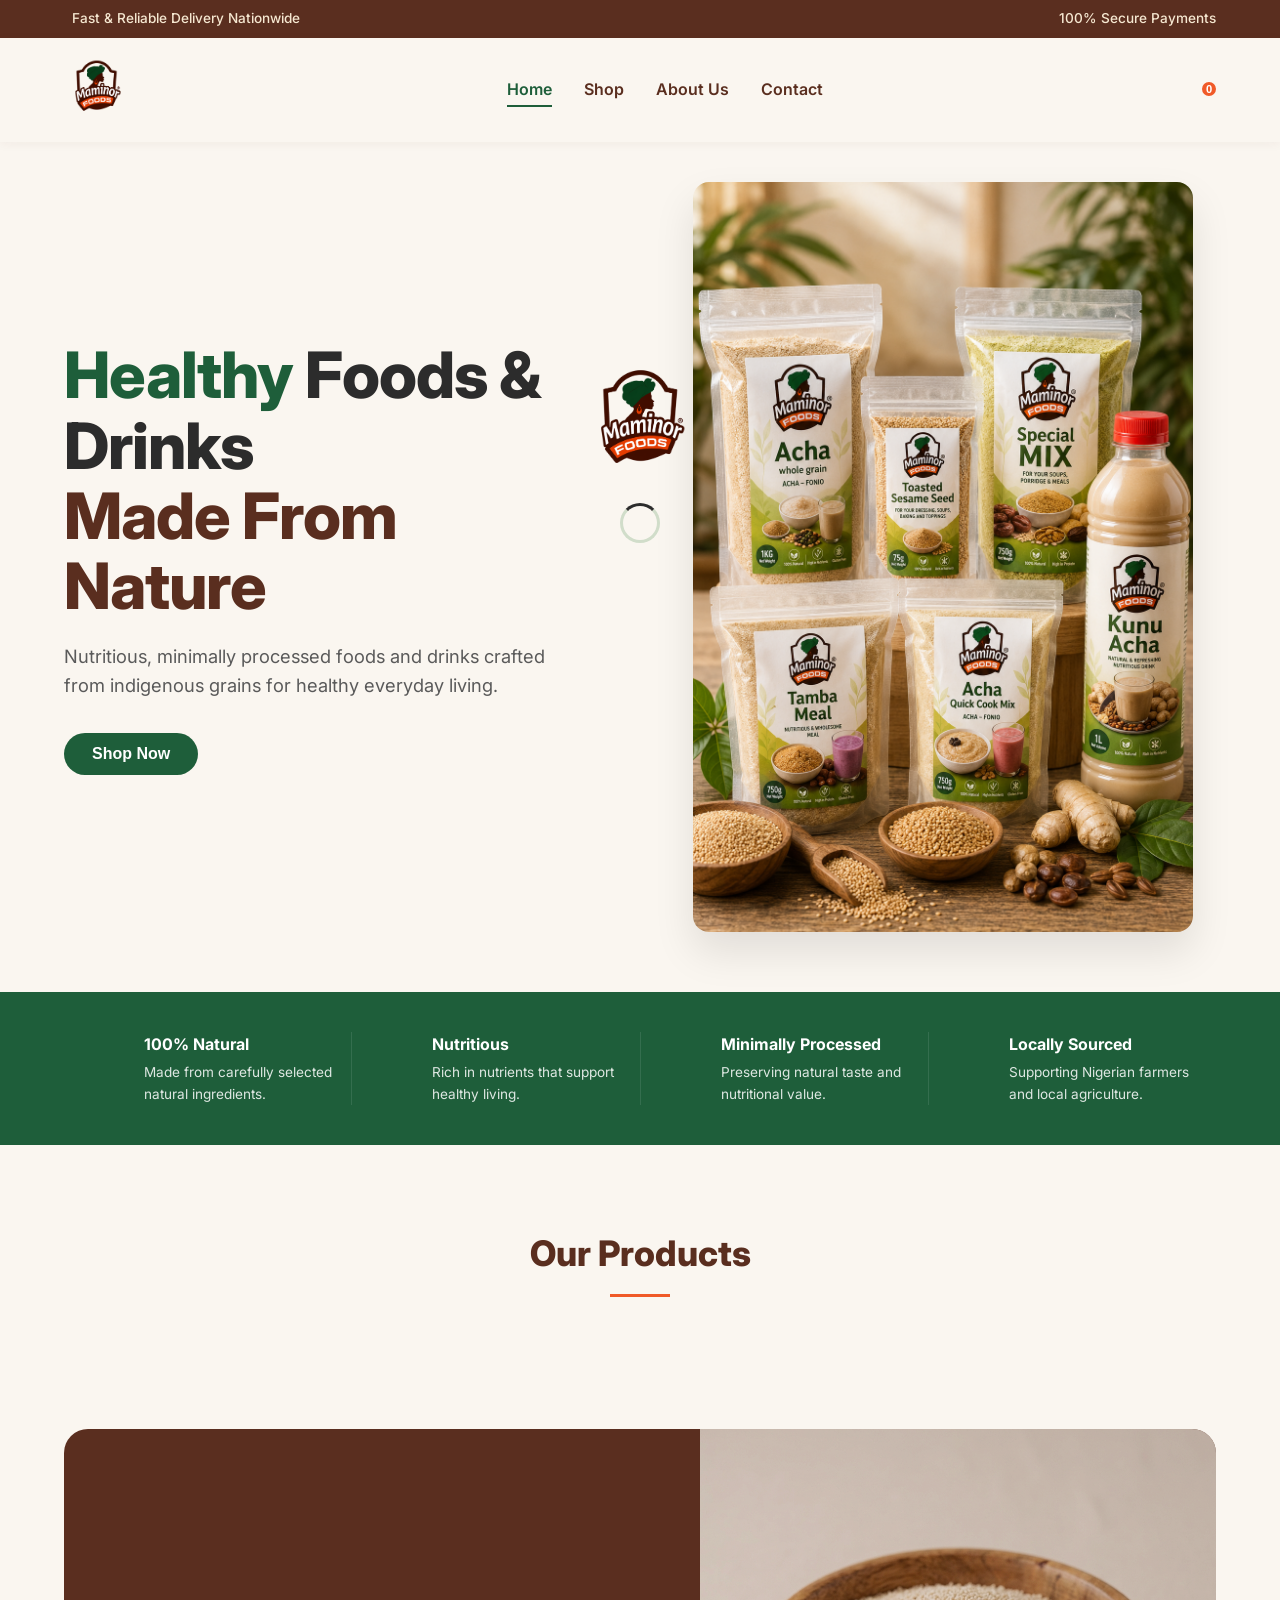
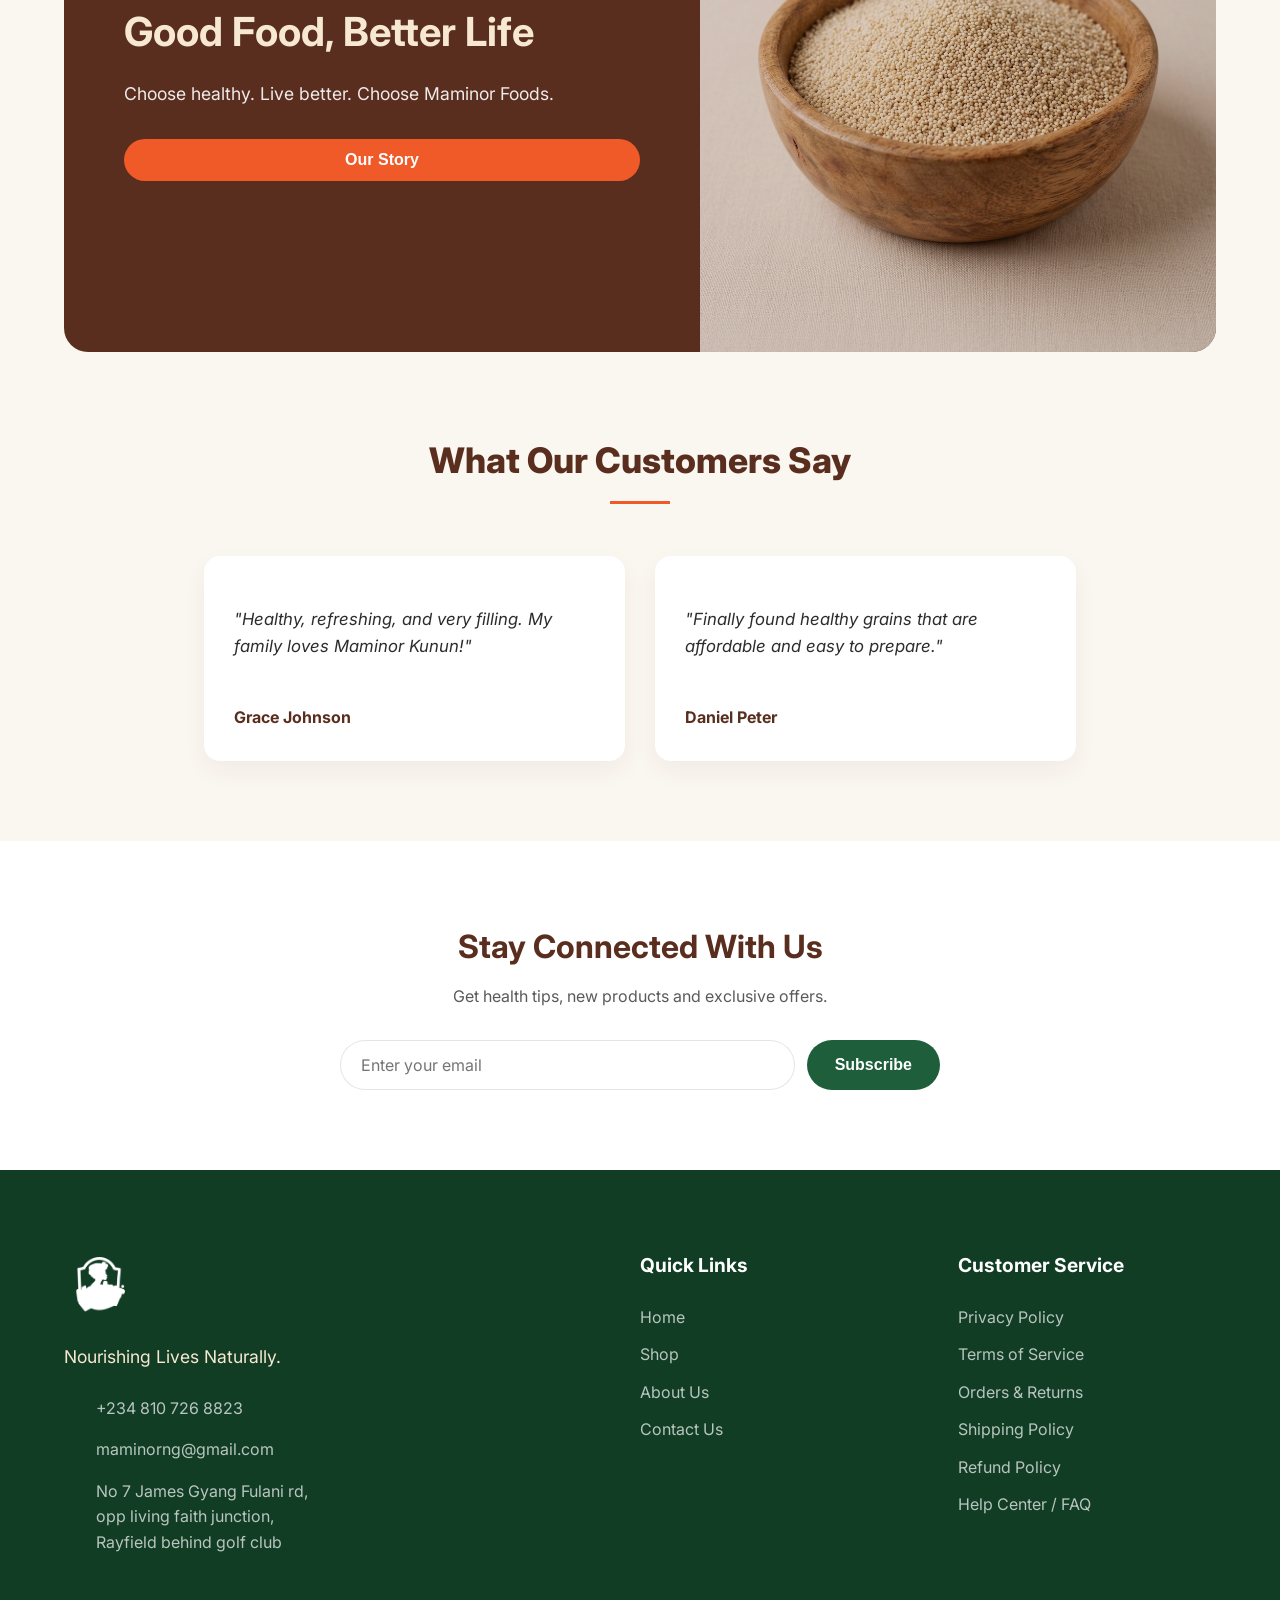
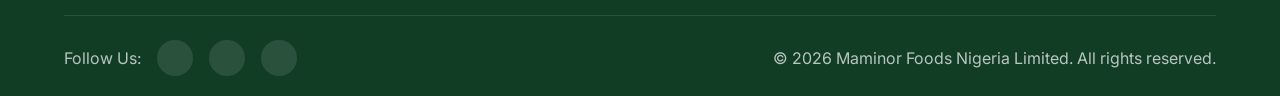
==== commit c4292378: "feat: add premium logo preloader and initialize lucide social icons" ====
--- a/index.html
+++ b/index.html
@@ -3,10 +3,15 @@
 <head>
     <meta charset="UTF-8">
     <meta name="viewport" content="width=device-width, initial-scale=1.0">
-    <title>Maminor Foods NG | Healthy Foods Made from Nature</title>
+    <title>Maminor Foods Nigeria | Premium Acha, Kunu, Tamba & Sesame Seeds</title>
     <!-- Favicon and SEO Icons -->
-    <link rel="icon" type="image/svg+xml" href="./public/MAMINOR%20LOGO%20ICON.svg">
-    <meta name="description" content="Nutritious foods and drinks crafted from indigenous grains for healthy everyday living.">
+    <link rel="icon" type="image/svg+xml" href="./assets/MAMINOR%20LOGO%20ICON.svg">
+    <meta name="description" content="Maminor Foods is a leading natural food processing and packaging company in Jos, Nigeria. We specialize in premium Acha (Fonio) from the North, Kunu, Tamba, Sesame Seeds, and healthy indigenous grains.">
+    <meta name="keywords" content="Acha from North, Jos, Nigeria, Acha, Fonio, Kunu, Tamba, Sesame Seed, Natural food processing, packaging company in Nigeria, healthy grains, gluten-free, Maminor Foods">
+    <meta name="author" content="Maminor Foods Nigeria Limited">
+    <meta property="og:title" content="Maminor Foods Nigeria | Premium Acha, Kunu, Tamba & Sesame Seeds">
+    <meta property="og:description" content="Leading natural food processing and packaging company in Jos, Nigeria. Premium Acha, Kunu, Tamba, and Sesame Seeds.">
+    <meta property="og:type" content="website">
     <link rel="stylesheet" href="index.css">
     
     <!-- Google Fonts: Inter -->
@@ -18,6 +23,13 @@
     <script src="https://unpkg.com/lucide@latest"></script>
 </head>
 <body>
+
+    <!-- Premium Preloader -->
+    <div id="preloader" class="preloader">
+        <img src="./assets/MAMINOR LOGO ICON.svg" alt="Maminor Logo" class="preloader-logo">
+        <div class="spinner"></div>
+    </div>
+
     <!-- Top Announcement Bar -->
     <div class="top-bar">
         <div class="top-bar-content">
@@ -29,7 +41,7 @@
     <header class="navbar">
         <div class="nav-container">
             <a href="#" class="logo">
-                <img src="./public/MAMINOR%20LOGO%20ICON.svg" alt="Maminor Foods Logo">
+                <img src="./assets/MAMINOR%20LOGO%20ICON.svg" alt="Maminor Foods Logo">
             </a>
             <nav class="nav-links">
                 <a href="index.html" class="active">Home</a>
@@ -63,7 +75,7 @@
             </div>
             <div class="hero-image">
                 <div class="blob-bg" style="display:none;"></div>
-                <img src="./public/group%20product%20image.png" alt="Maminor Foods Product Range">
+                <img src="./assets/group_product_image.png" alt="Maminor Foods Product Range">
             </div>
         </section>
 
@@ -118,7 +130,7 @@
                     <button class="btn btn-orange">Our Story</button>
                 </div>
                 <div class="story-graphic">
-                    <img src="./public/bowl_acha_grains_1785239686726.png" alt="Grains Bowl">
+                    <img src="./assets/bowl_acha_grains_1785239686726.png" alt="Grains Bowl">
                 </div>
             </div>
         </section>
@@ -174,7 +186,7 @@
     <footer class="main-footer">
         <div class="footer-container">
             <div class="footer-brand">
-                <img src="./public/MAMINOR%20LOGO%20ICON.svg" alt="Maminor Foods Logo" class="footer-logo">
+                <img src="./assets/MAMINOR%20LOGO%20ICON.svg" alt="Maminor Foods Logo" class="footer-logo">
                 <p class="brand-tagline">Nourishing Lives Naturally.</p>
                 <div class="contact-info">
                     <div class="contact-item">
@@ -217,9 +229,9 @@
         <div class="footer-bottom">
             <div class="social-links">
                 <span>Follow Us:</span>
-                <a href="#" class="social-icon"><i data-lucide="facebook"></i></a>
-                <a href="#" class="social-icon"><i data-lucide="instagram"></i></a>
-                <a href="#" class="social-icon"><i data-lucide="twitter"></i></a>
+                <a href="https://facebook.com/maminorng" class="social-icon" target="_blank"><i data-lucide="facebook"></i></a>
+                <a href="https://instagram.com/maminorng" class="social-icon" target="_blank"><i data-lucide="instagram"></i></a>
+                <a href="https://twitter.com/maminorng" class="social-icon" target="_blank"><i data-lucide="twitter"></i></a>
             </div>
             <p class="copyright">&copy; 2026 Maminor Foods Nigeria Limited. All rights reserved.</p>
         </div>
--- a/index.css
+++ b/index.css
@@ -257,3 +257,43 @@
 .size-btn.active { background: var(--color-green); color: var(--color-white); }
 .size-btn:hover { background: rgba(30, 94, 58, 0.1); }
 .size-btn.active:hover { background: var(--color-green); }
+
+/* Preloader */
+.preloader {
+    position: fixed;
+    top: 0;
+    left: 0;
+    width: 100vw;
+    height: 100vh;
+    background-color: var(--white);
+    display: flex;
+    flex-direction: column;
+    justify-content: center;
+    align-items: center;
+    z-index: 99999;
+    transition: opacity 0.5s ease-out, visibility 0.5s ease-out;
+}
+.preloader.hidden {
+    opacity: 0;
+    visibility: hidden;
+}
+.preloader-logo {
+    width: 120px;
+    margin-bottom: 25px;
+    animation: pulse 1.5s infinite alternate ease-in-out;
+}
+.spinner {
+    width: 40px;
+    height: 40px;
+    border: 3px solid rgba(46, 125, 50, 0.2);
+    border-top-color: var(--primary-green);
+    border-radius: 50%;
+    animation: spin 1s infinite linear;
+}
+@keyframes spin {
+    to { transform: rotate(360deg); }
+}
+@keyframes pulse {
+    from { transform: scale(1); }
+    to { transform: scale(1.1); }
+}
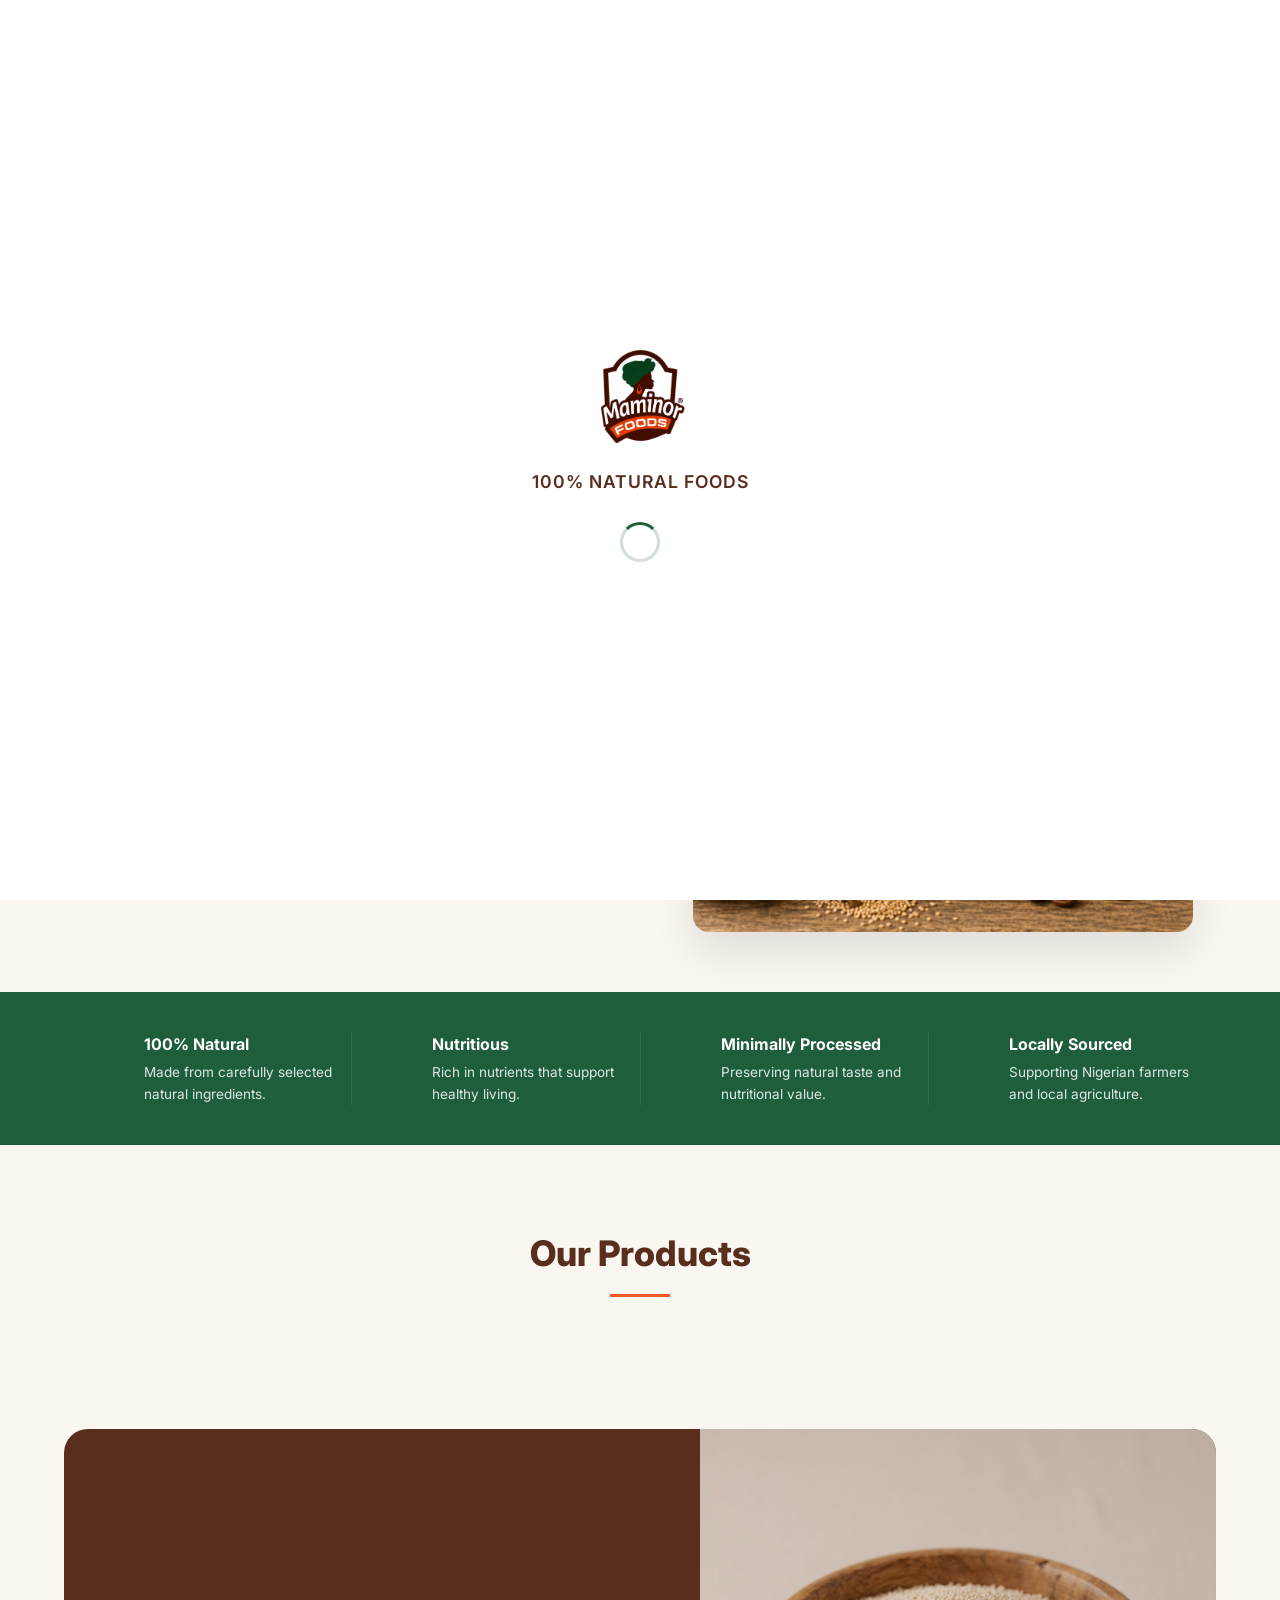
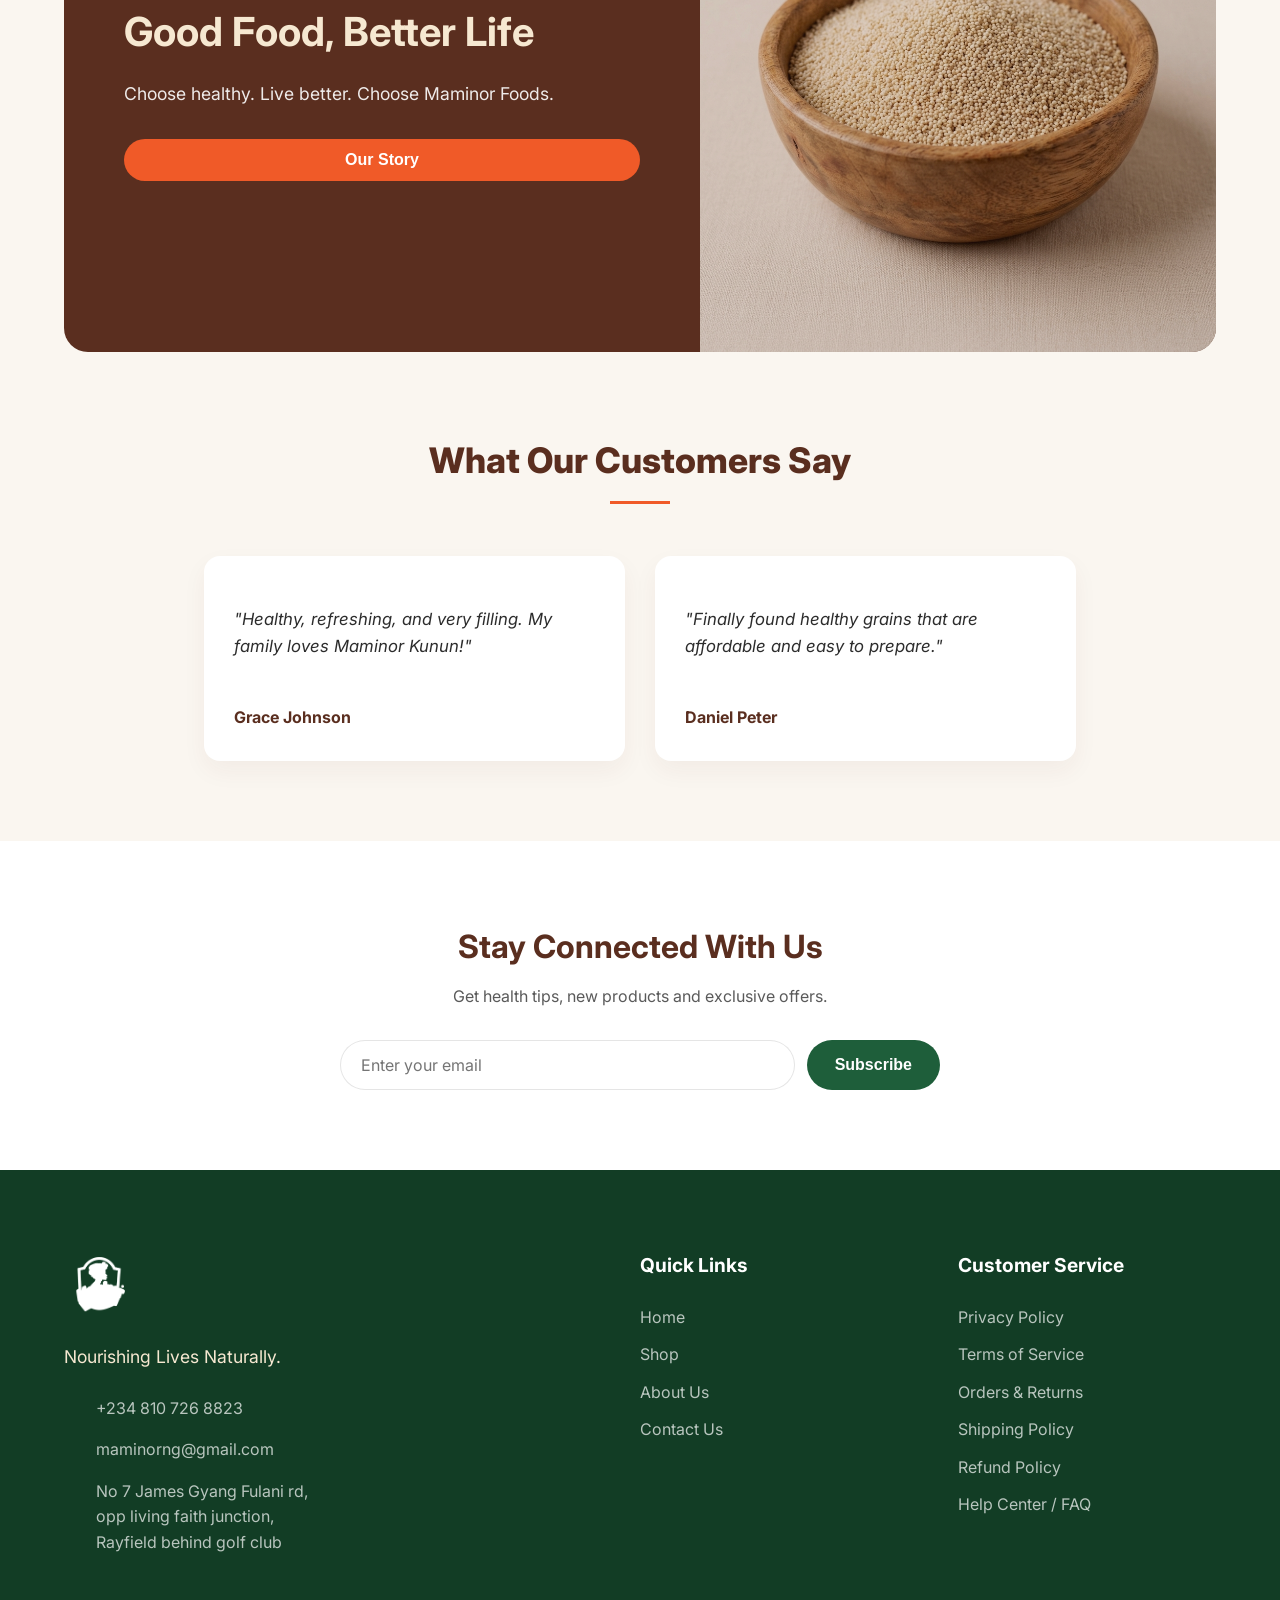
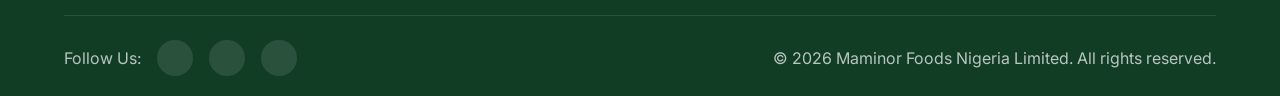
==== commit 61aaa7b2: "fix: correct preloader css variables and add tagline" ====
--- a/index.html
+++ b/index.html
@@ -27,8 +27,11 @@
     <!-- Premium Preloader -->
     <div id="preloader" class="preloader">
         <img src="./assets/MAMINOR LOGO ICON.svg" alt="Maminor Logo" class="preloader-logo">
+        <div class="preloader-tagline">100% Natural Foods</div>
         <div class="spinner"></div>
     </div>
+
+    
 
     <!-- Top Announcement Bar -->
     <div class="top-bar">
--- a/index.css
+++ b/index.css
@@ -258,6 +258,7 @@
 .size-btn:hover { background: rgba(30, 94, 58, 0.1); }
 .size-btn.active:hover { background: var(--color-green); }
 
+
 /* Preloader */
 .preloader {
     position: fixed;
@@ -265,7 +266,7 @@
     left: 0;
     width: 100vw;
     height: 100vh;
-    background-color: var(--white);
+    background-color: var(--color-white);
     display: flex;
     flex-direction: column;
     justify-content: center;
@@ -279,14 +280,22 @@
 }
 .preloader-logo {
     width: 120px;
+    margin-bottom: 10px;
+    animation: pulse 1.5s infinite alternate ease-in-out;
+}
+.preloader-tagline {
+    font-size: 1.1rem;
+    font-weight: 600;
+    color: var(--color-brown);
     margin-bottom: 25px;
-    animation: pulse 1.5s infinite alternate ease-in-out;
+    letter-spacing: 1px;
+    text-transform: uppercase;
 }
 .spinner {
     width: 40px;
     height: 40px;
-    border: 3px solid rgba(46, 125, 50, 0.2);
-    border-top-color: var(--primary-green);
+    border: 3px solid rgba(30, 94, 58, 0.2);
+    border-top-color: var(--color-green);
     border-radius: 50%;
     animation: spin 1s infinite linear;
 }
